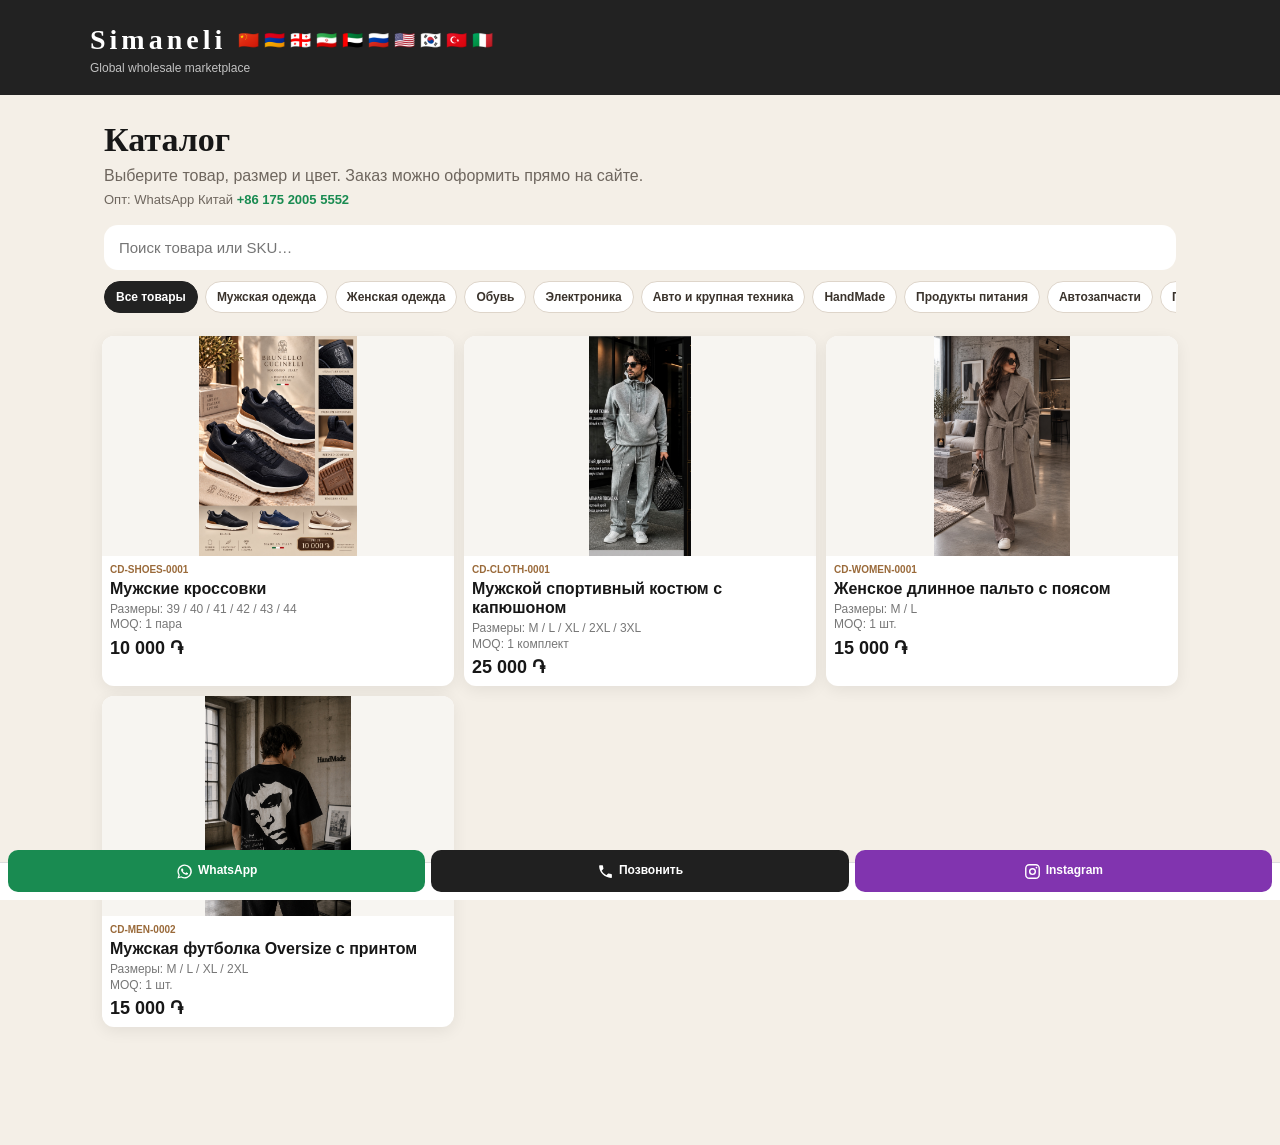
==== index.html @ 956ecff3 "Add files via upload" ====
<!doctype html>
<html lang="ru">
<head>
<meta charset="utf-8">
<meta name="viewport" content="width=device-width,initial-scale=1,viewport-fit=cover">
<title>Simaneli</title>
<style>
:root{--bg:#f4efe7;--card:#fff;--ink:#171717;--muted:#777;--accent:#9a6a3a;--line:#e8dfd2;}
*{box-sizing:border-box}
body{margin:0;font-family:-apple-system,BlinkMacSystemFont,"Segoe UI",Arial,sans-serif;background:var(--bg);color:var(--ink)}
header{background:#222;color:white;padding:24px 18px 20px;position:sticky;top:0;z-index:20}
.brand{font:700 28px Georgia,serif;letter-spacing:4px} .sub{font-size:12px;opacity:.72;margin-top:5px}
.wrap{max-width:1100px;margin:auto} .hero{padding:26px 14px 8px}
.hero h1{font:700 34px Georgia,serif;margin:0 0 8px} .hero p{margin:0;color:#6e665e}
.search{width:100%;margin-top:16px;border:0;border-radius:14px;padding:14px 15px;font-size:15px;background:white}
.grid{display:grid;grid-template-columns:repeat(2,minmax(0,1fr));gap:14px;padding:12px 14px 100px}
.card{background:white;border-radius:18px;overflow:hidden;box-shadow:0 7px 25px rgba(0,0,0,.08);cursor:pointer}
.card img{width:100%;height:300px;object-fit:cover;background:#eee}
.card-body{padding:13px} .sku{font-size:10px;color:var(--accent);font-weight:700}
.name{font-weight:800;margin:7px 0 6px;line-height:1.25}
.meta{font-size:12px;color:var(--muted);line-height:1.5}
.price{font-weight:900;font-size:20px;margin-top:10px}
.btn{border:0;border-radius:12px;background:#1e1e1e;color:#fff;padding:13px 14px;font-weight:800;cursor:pointer}
.btn.alt{background:#eee6db;color:#3a2c20} .btn.full{width:100%}
.bottom{position:fixed;bottom:0;left:0;right:0;background:#fff;border-top:1px solid #ddd;z-index:30;display:flex;justify-content:space-around;padding:10px}
.bottom button{background:none;border:0;font-size:13px;font-weight:700} .badge{background:var(--accent);color:#fff;border-radius:20px;padding:2px 7px}
.modal{display:none;position:fixed;inset:0;background:rgba(0,0,0,.45);z-index:50;padding:18px;overflow:auto}
.sheet{max-width:680px;margin:20px auto;background:var(--bg);border-radius:22px;overflow:hidden;min-height:200px}
.sheet-head{display:flex;justify-content:space-between;align-items:center;padding:18px;background:#fff;border-bottom:1px solid var(--line)}
.close{border:0;background:#eee;border-radius:50%;width:38px;height:38px;font-size:18px}
.detail-img{width:100%;max-height:430px;object-fit:cover;background:#ddd} .section{padding:18px}
.chips{display:flex;gap:8px;flex-wrap:wrap;margin:10px 0 16px}
.chip{padding:9px 12px;border:1px solid #cfc5b8;border-radius:999px;background:#fff;cursor:pointer}
.chip.active{background:#1f1f1f;color:#fff;border-color:#1f1f1f}
.row{display:flex;justify-content:space-between;gap:12px;align-items:center}
.cart-item{background:#fff;border-radius:14px;padding:12px;margin:10px 0;display:grid;grid-template-columns:1fr auto;gap:10px}
.small{font-size:12px;color:#777} .qty{display:flex;gap:7px;align-items:center}
.qty button{width:30px;height:30px;border:0;border-radius:8px}
.total{font-size:24px;font-weight:900;margin:18px 0}
.form input,.form select,.form textarea{width:100%;padding:13px;border:1px solid #d8d0c4;border-radius:12px;margin:6px 0;background:#fff;font-size:15px}
.form textarea{min-height:88px;resize:vertical} .success{background:#e8f4ea;padding:16px;border-radius:14px;margin-top:12px;display:none}
.order-card{background:#fff;border-radius:14px;padding:14px;margin:10px 0}
@media(max-width:650px){
  .grid{gap:9px;padding:9px 9px 90px}
  .card img{height:210px}
  .card-body{padding:10px}
  .name{font-size:14px}
  .price{font-size:17px}
  .hero h1{font-size:30px}
}

#productModal .sheet-head {
  height: 40px !important;
  min-height: 40px !important;
  max-height: 40px !important;
  padding: 0 10px !important;
  margin: 0 !important;
  display: flex !important;
  align-items: center !important;
  box-sizing: border-box !important;
}
 
#productModal .sheet-head b {
  font-size: 18px !important;
  line-height: 40px !important;
  margin: 0 !important;
  padding: 0 !important;
}
 
#productModal .sheet-head .close {
  width: 30px !important;
  height: 30px !important;
  min-width: 30px !important;
  min-height: 30px !important;
  padding: 0 !important;
  margin: 0 !important;
}

.subcategory-filters{width:100%;display:flex;gap:8px;flex-wrap:wrap;margin-top:2px;padding-top:8px;border-top:1px solid #e8e3d9}
.category-filter.subcategory{font-size:13px;padding:8px 11px;background:#fff}
</style>
</head>
<body>
<header><div class="wrap"><div class="brand-line"><div class="brand">Simaneli</div><div class="brand-flags" aria-label="Китай, Армения, Грузия, Иран, ОАЭ, Россия, США, Южная Корея, Турция, Италия"><span title="Китай">🇨🇳</span><span title="Армения">🇦🇲</span><span title="Грузия">🇬🇪</span><span title="Иран">🇮🇷</span><span title="ОАЭ">🇦🇪</span><span title="Россия">🇷🇺</span><span title="США">🇺🇸</span><span title="Южная Корея">🇰🇷</span><span title="Турция">🇹🇷</span><span title="Италия">🇮🇹</span></div></div><div class="sub">Global wholesale marketplace</div></div></header>

<div class="hero wrap">
  <h1>Каталог</h1>
  <p>Выберите товар, размер и цвет. Заказ можно оформить прямо на сайте.</p>
  <p class="wholesale-contact">Опт: WhatsApp Китай <a href="https://wa.me/8617520055552" target="_blank" rel="noopener noreferrer">+86 175 2005 5552</a></p>
  <input id="search" class="search" placeholder="Поиск товара или SKU…" oninput="renderProducts()">
  <div id="categoryFilters" class="category-filters" role="group" aria-label="Категории товаров"></div>
</div>

<div id="grid" class="grid wrap"></div>

<div class="bottom">
  <button onclick="scrollTo(0,0)">Главная</button>
  <button onclick="openCart()">Корзина <span id="cartCount" class="badge">0</span></button>
  <button onclick="openOrders()">Мои заказы</button>
</div>

<div id="productModal" class="modal">
  <div class="sheet">
    <div class="sheet-head"><b>Товар</b><button class="close" onclick="closeModal('productModal')">×</button></div>
    <img id="detailImg" class="detail-img" onclick="openFullscreenProductImage()" alt="Фото товара">
    <div class="section">
      <div id="detailSku" class="sku"></div>
      <h2 id="detailName"></h2>
      <div id="detailPrice" class="price"></div>
      <div id="detailDescription" class="product-description" hidden></div>
      <div class="small" style="margin-top:12px">Размер</div>
      <div id="sizeChips" class="chips"></div>
      <div class="small">Цвет</div>
      <div id="colorChips" class="chips"></div>
      <div id="detailMoq" class="small"></div>
      <button class="btn full" onclick="addSelectedToCart()">Добавить в корзину</button>
    </div>
  </div>
</div>

<div id="productImageViewer" class="product-image-viewer" role="dialog" aria-modal="true" aria-label="Фото товара" onclick="if(event.target===this)closeFullscreenProductImage()" hidden>
  <button type="button" class="product-image-close" aria-label="Закрыть фото" onclick="closeFullscreenProductImage()">×</button>
  <img id="productImageFull" alt="Фото товара">
</div>

<div id="cartModal" class="modal">
  <div class="sheet">
    <div class="sheet-head"><b>Корзина</b><button class="close" onclick="closeModal('cartModal')">×</button></div>
    <div class="section">
      <div id="cartItems"></div>
      <div id="cartTotal" class="total"></div>
      <h3>Оформление заказа</h3><div class="small">После подтверждения заказ отправляется продавцу в Simaneli.</div>
      <div class="form">
        <input id="customerName" placeholder="Имя и фамилия">
        <input id="phone" placeholder="Телефон / WhatsApp">
<div class="field">
  <label>Способ оплаты</label>
  <select id="paymentMethod" onchange="updatePaymentInfo()">
    <option value="bank">Банковский перевод</option>
    <option value="alipay">Alipay</option>
    <option value="usdt">USDT TRC20</option>
<option value="cash">Оплата при получении</option>
  </select><div id="paymentInfo" style="margin-top:10px;font-size:14px;line-height:1.5"></div>
</div>
<div class="field">
  <label>Срок заказа</label>
  <select id="orderTerm" onchange="updateOrderTerm()">
    <option value="stock">В наличии</option>
    <option value="urgent">Срочный заказ</option>
    <option value="10days">Предзаказ — 10 дней</option>
    <option value="15days">Предзаказ — 15 дней</option>
    <option value="20days">Предзаказ — 20 дней</option>
    <option value="custom">Под заказ — уточнить срок</option>
  </select>
</div>
        <select id="country"><option>Армения</option><option>Грузия</option><option>Россия</option><option>Другая страна</option></select>
        <input id="city" placeholder="Город">
        <input id="address" placeholder="Адрес доставки">
        <textarea id="comment" placeholder="Комментарий к заказу"></textarea>
        <button class="btn full" onclick="checkout()">Подтвердить заказ</button>
        <div id="success" class="success"></div>
      </div>
    </div>
  </div>
</div>

<div id="ordersModal" class="modal">
  <div class="sheet">
    <div class="sheet-head"><b>Мои заказы</b><button class="close" onclick="closeModal('ordersModal')">×</button></div>
    <div class="section"><div id="ordersList"></div></div>
  </div>
</div>

<script>
const SUPABASE_URL = "https://euuqxtpumhecvbsainms.supabase.co";
const SUPABASE_KEY = "sb_publishable_ilqXAt3lZkQ3wOHXr2LKGA_4sRHer9u";
const fallbackImages = {"CD-SHOES-0001": "[data-uri]", "CD-CLOTH-0001": "[data-uri]", "CD-WOMEN-0001": "[data-uri]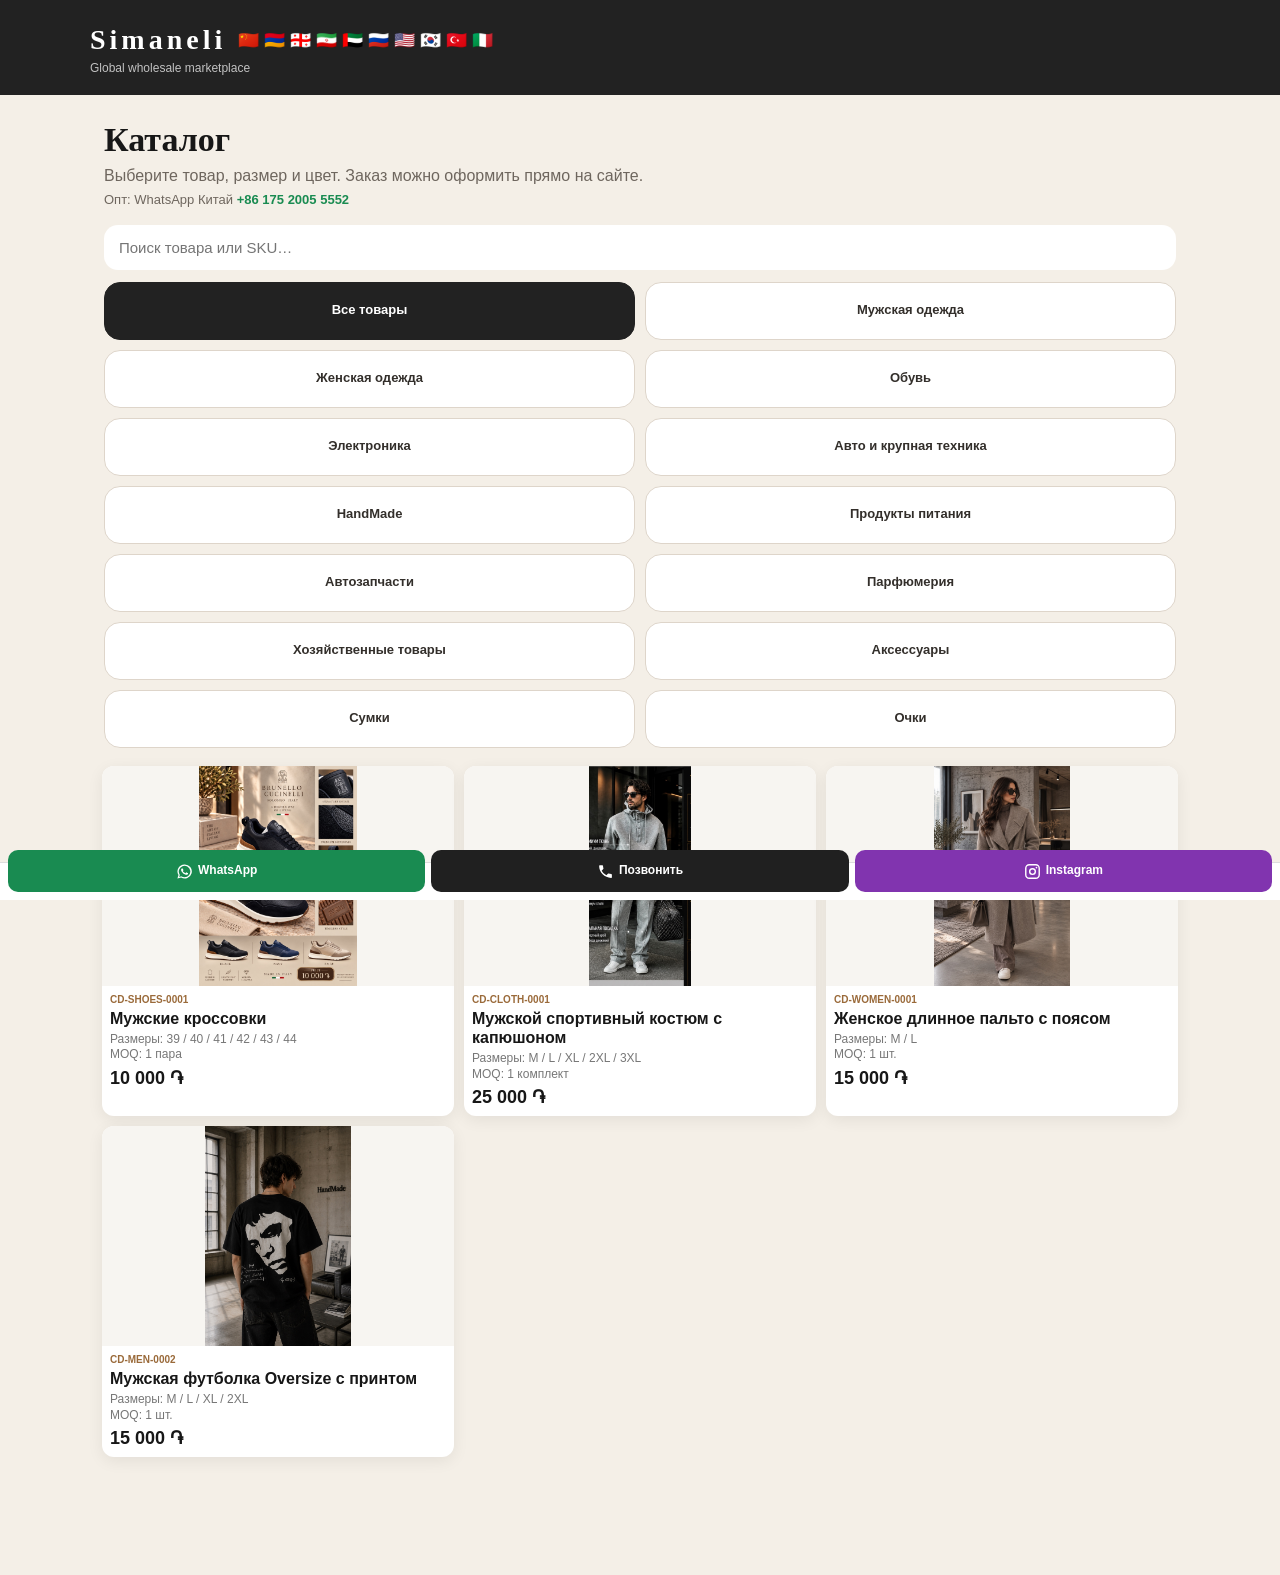
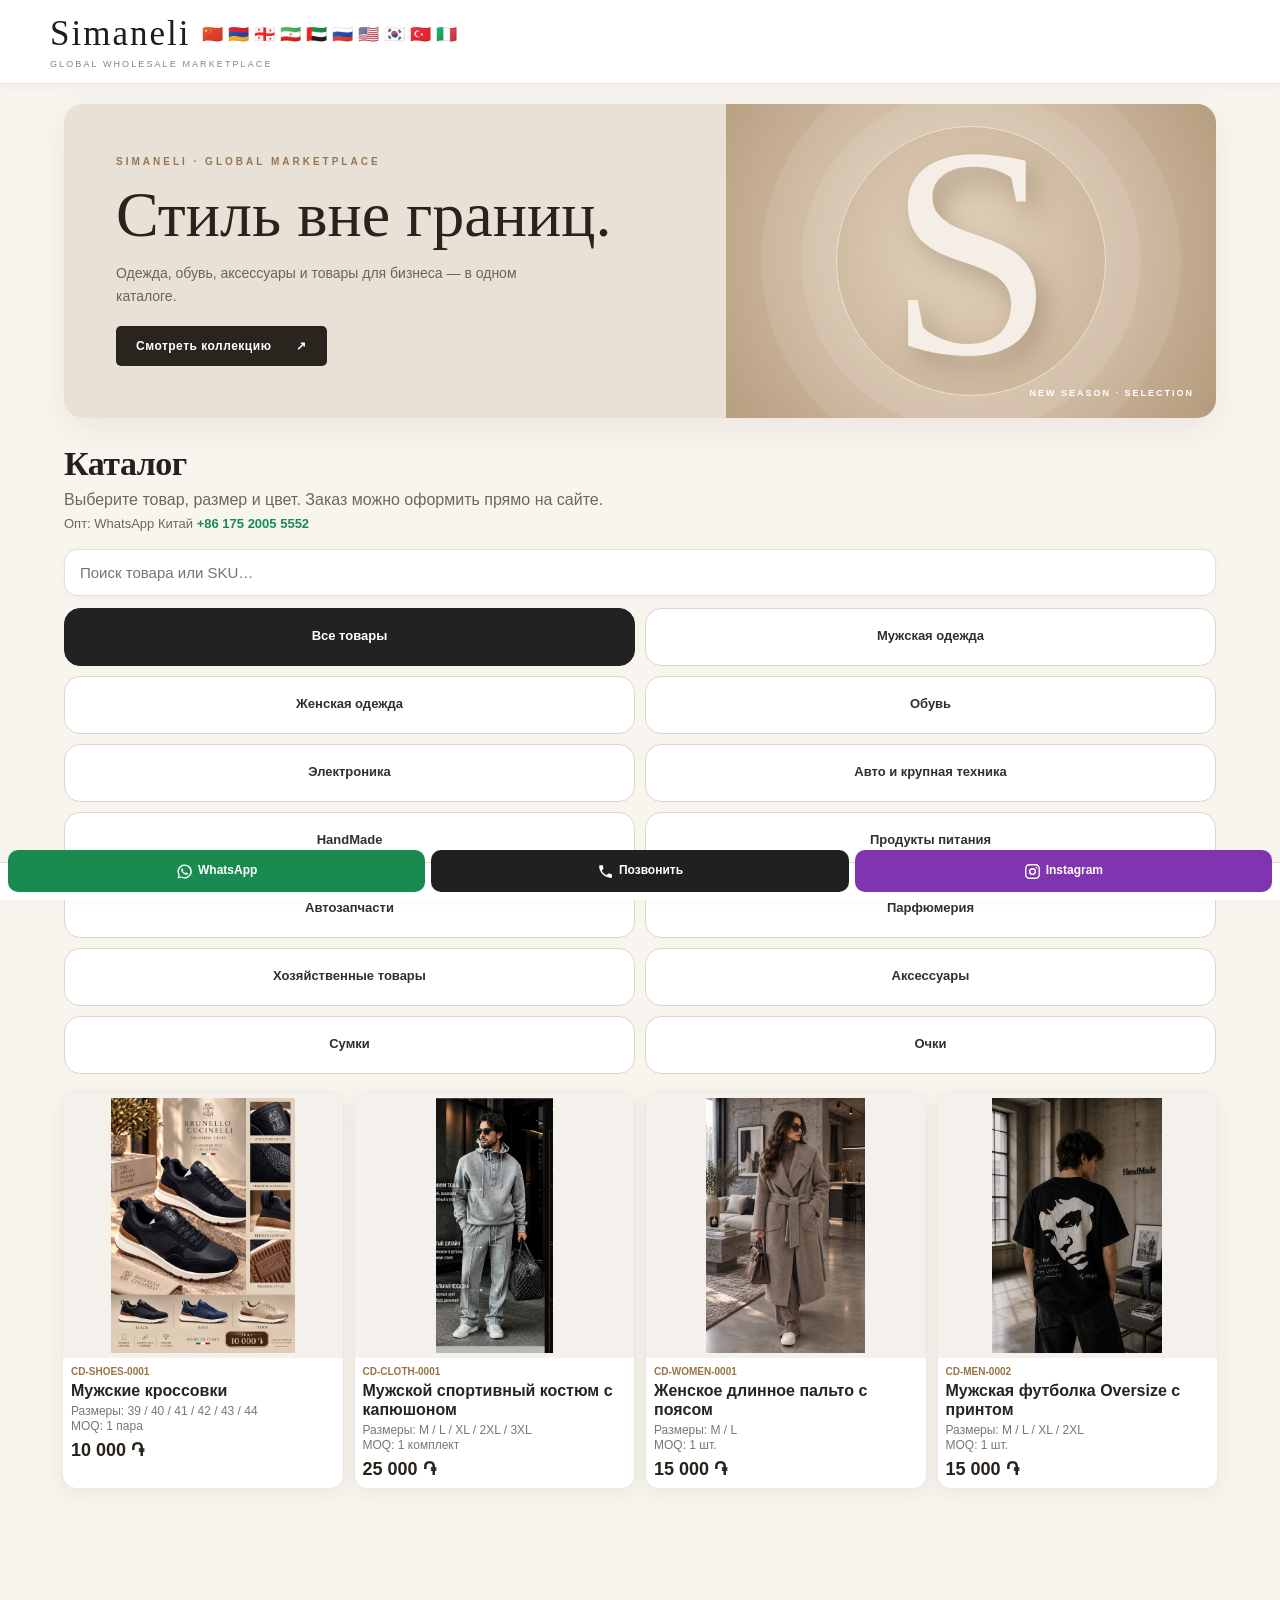
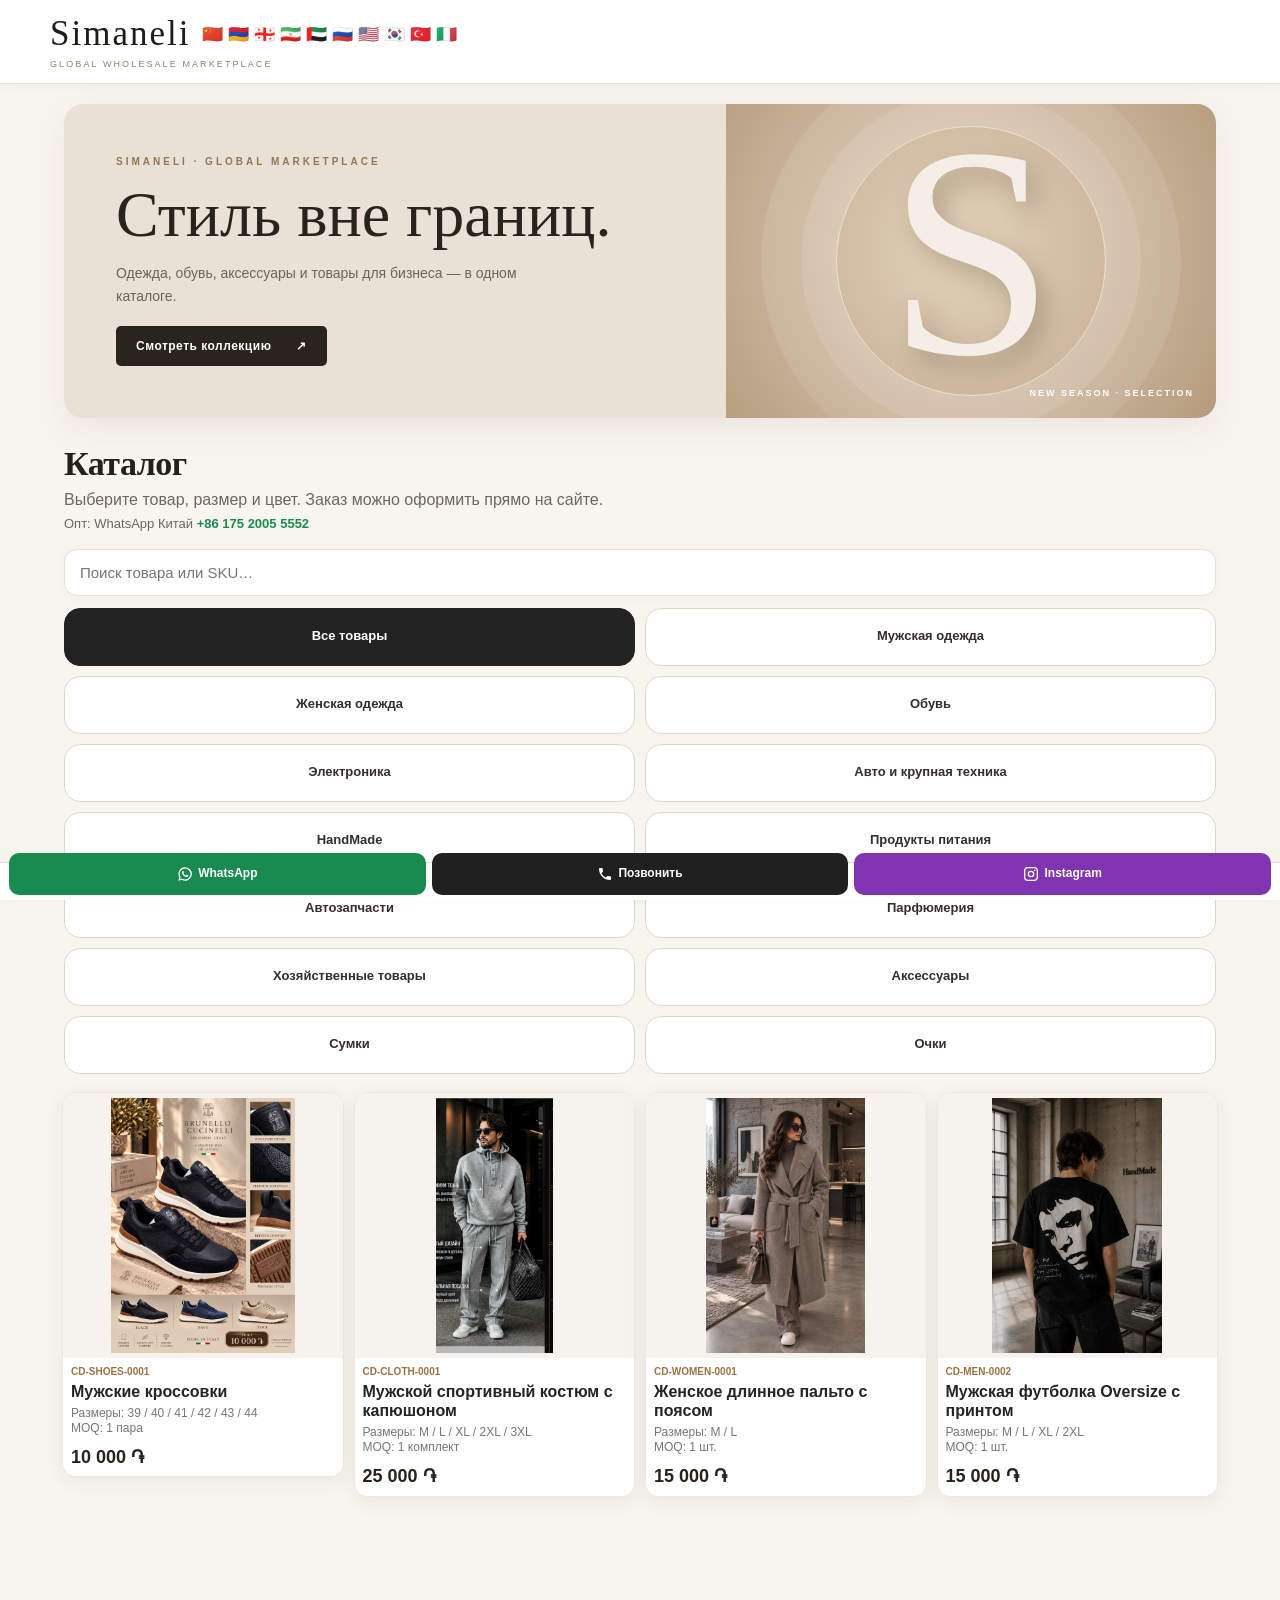
